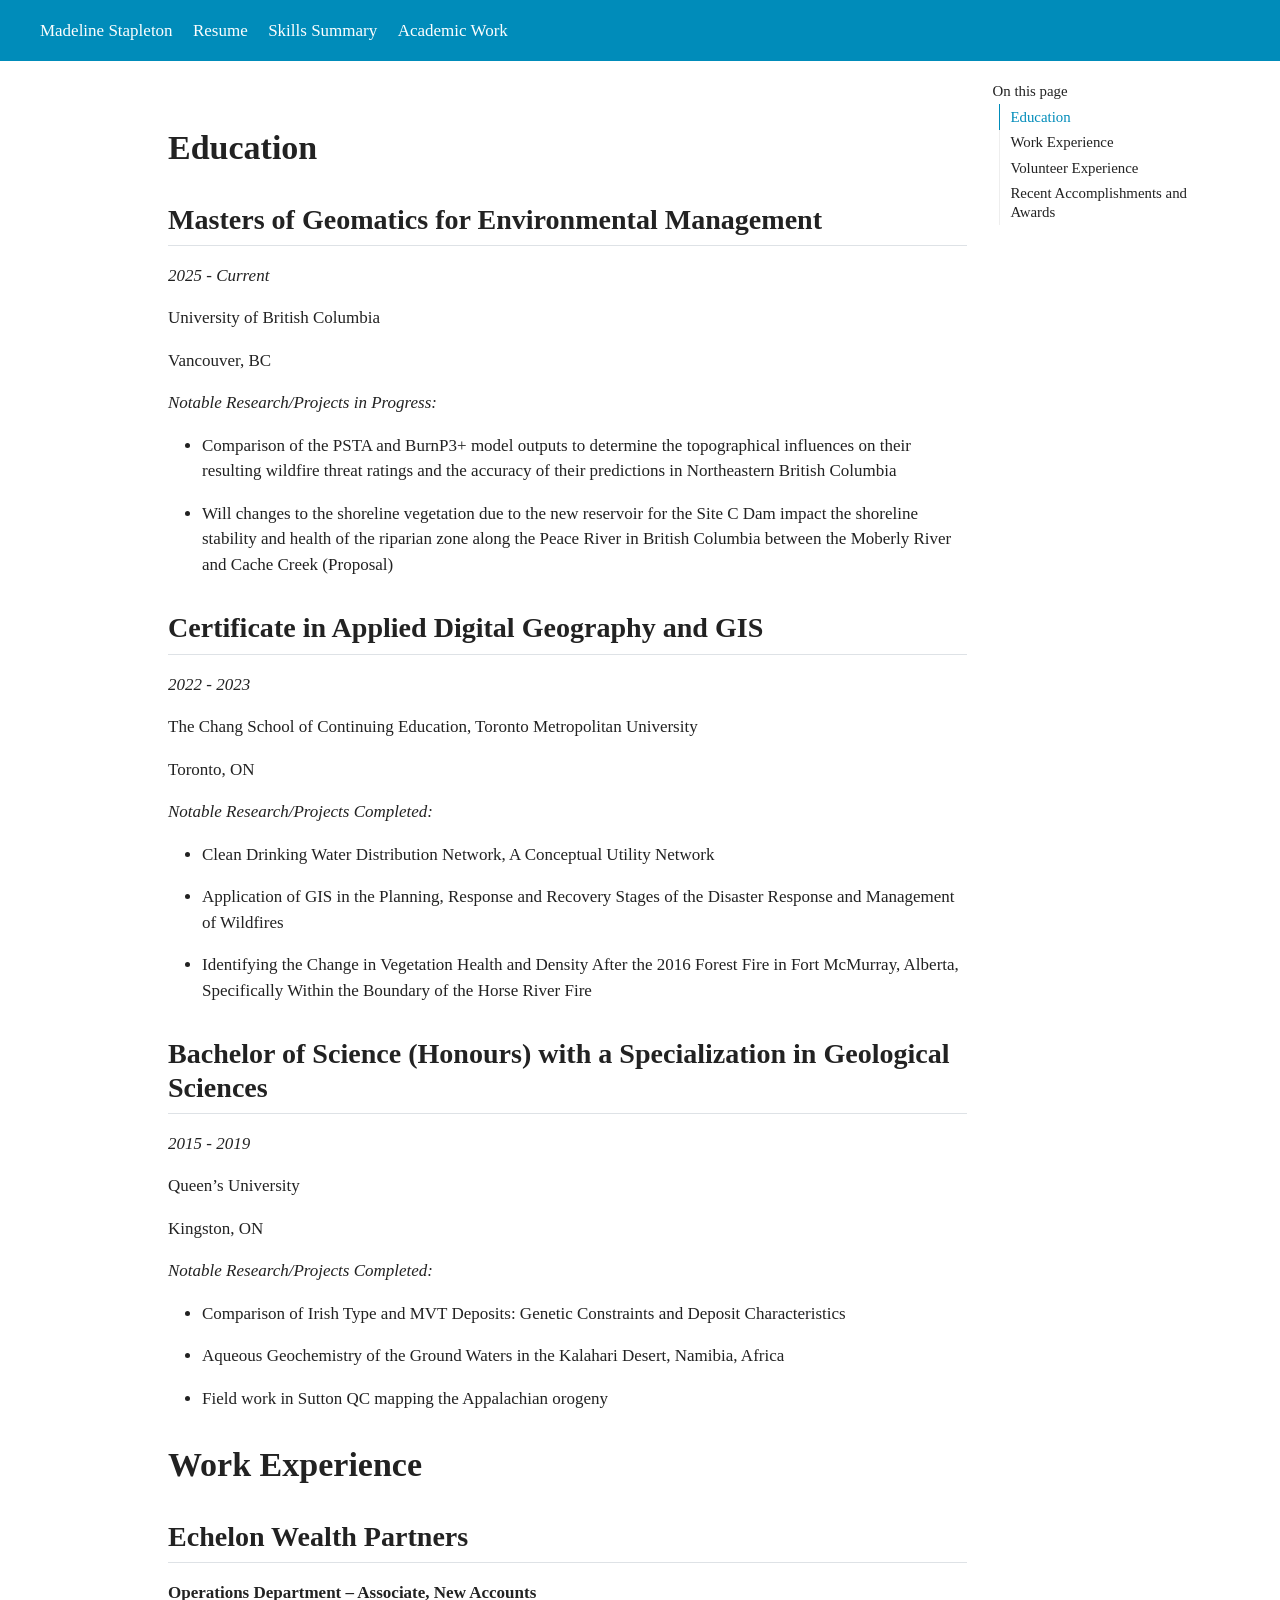
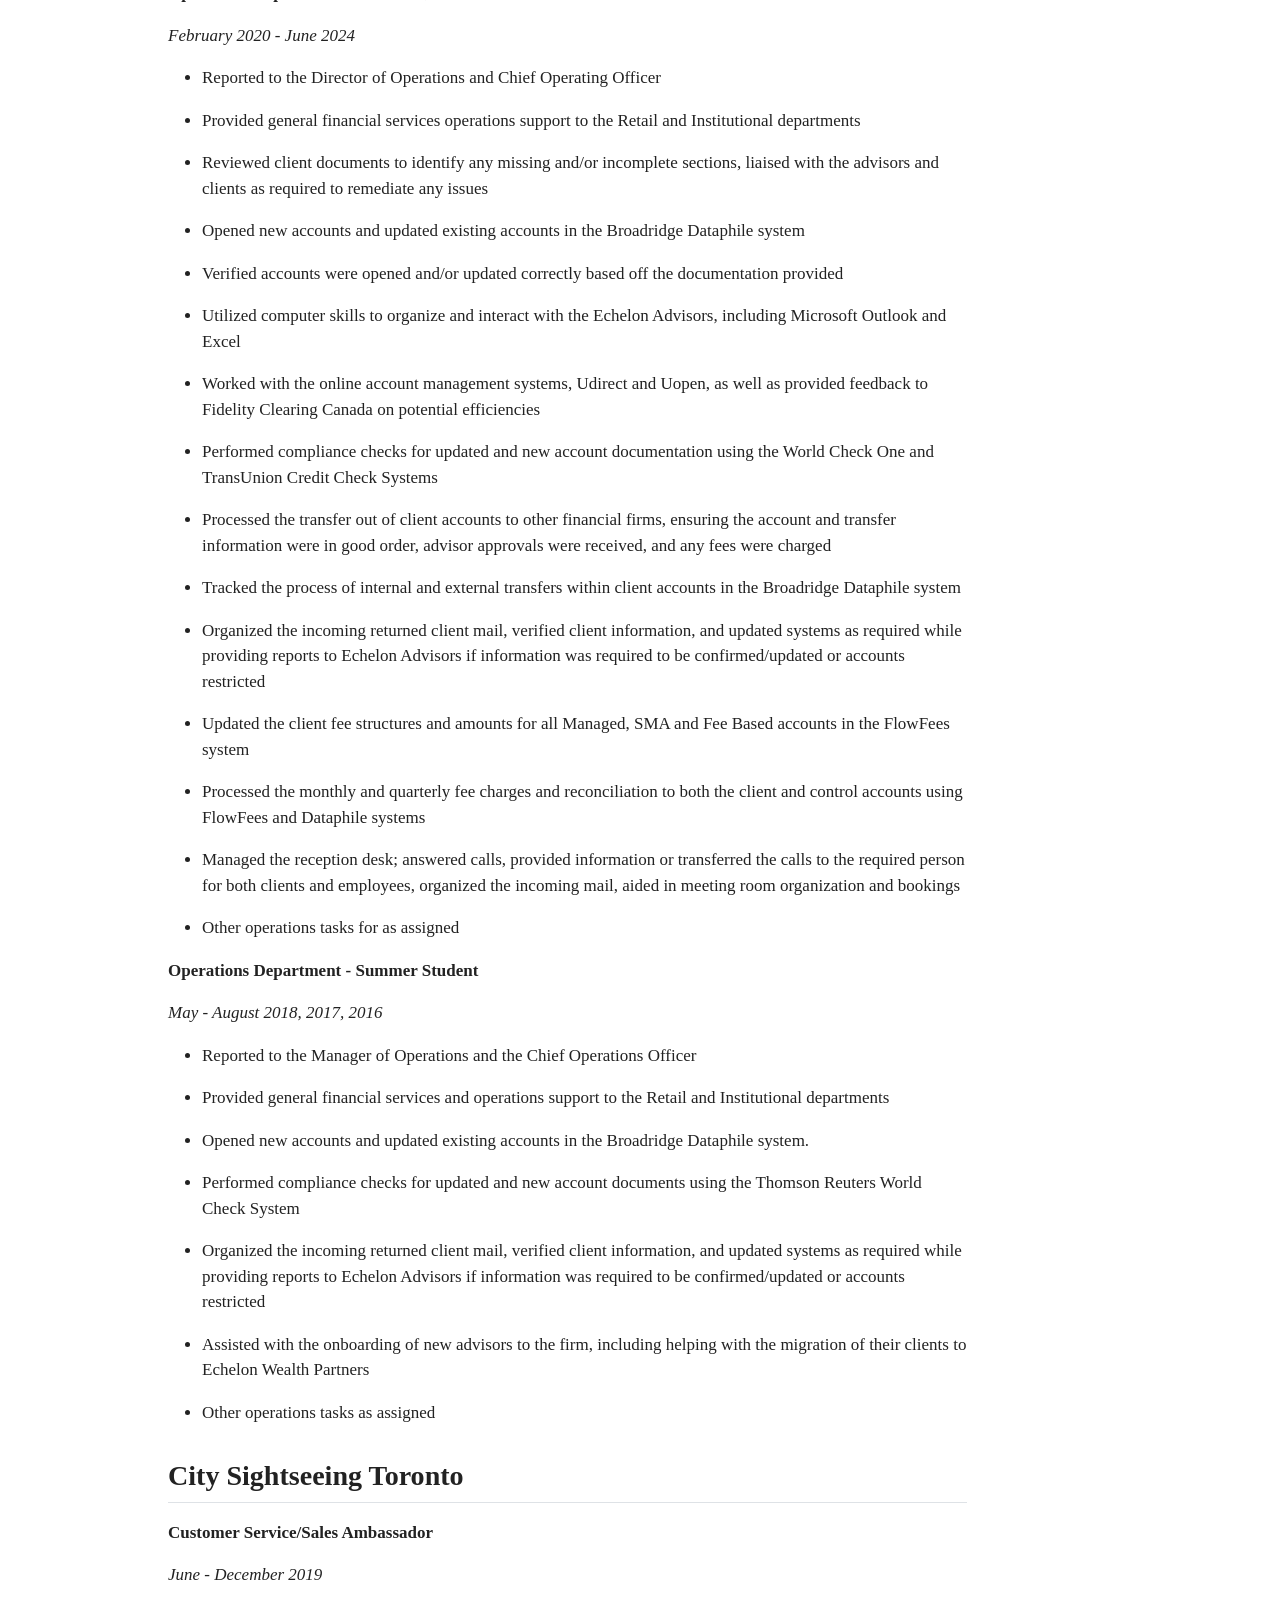
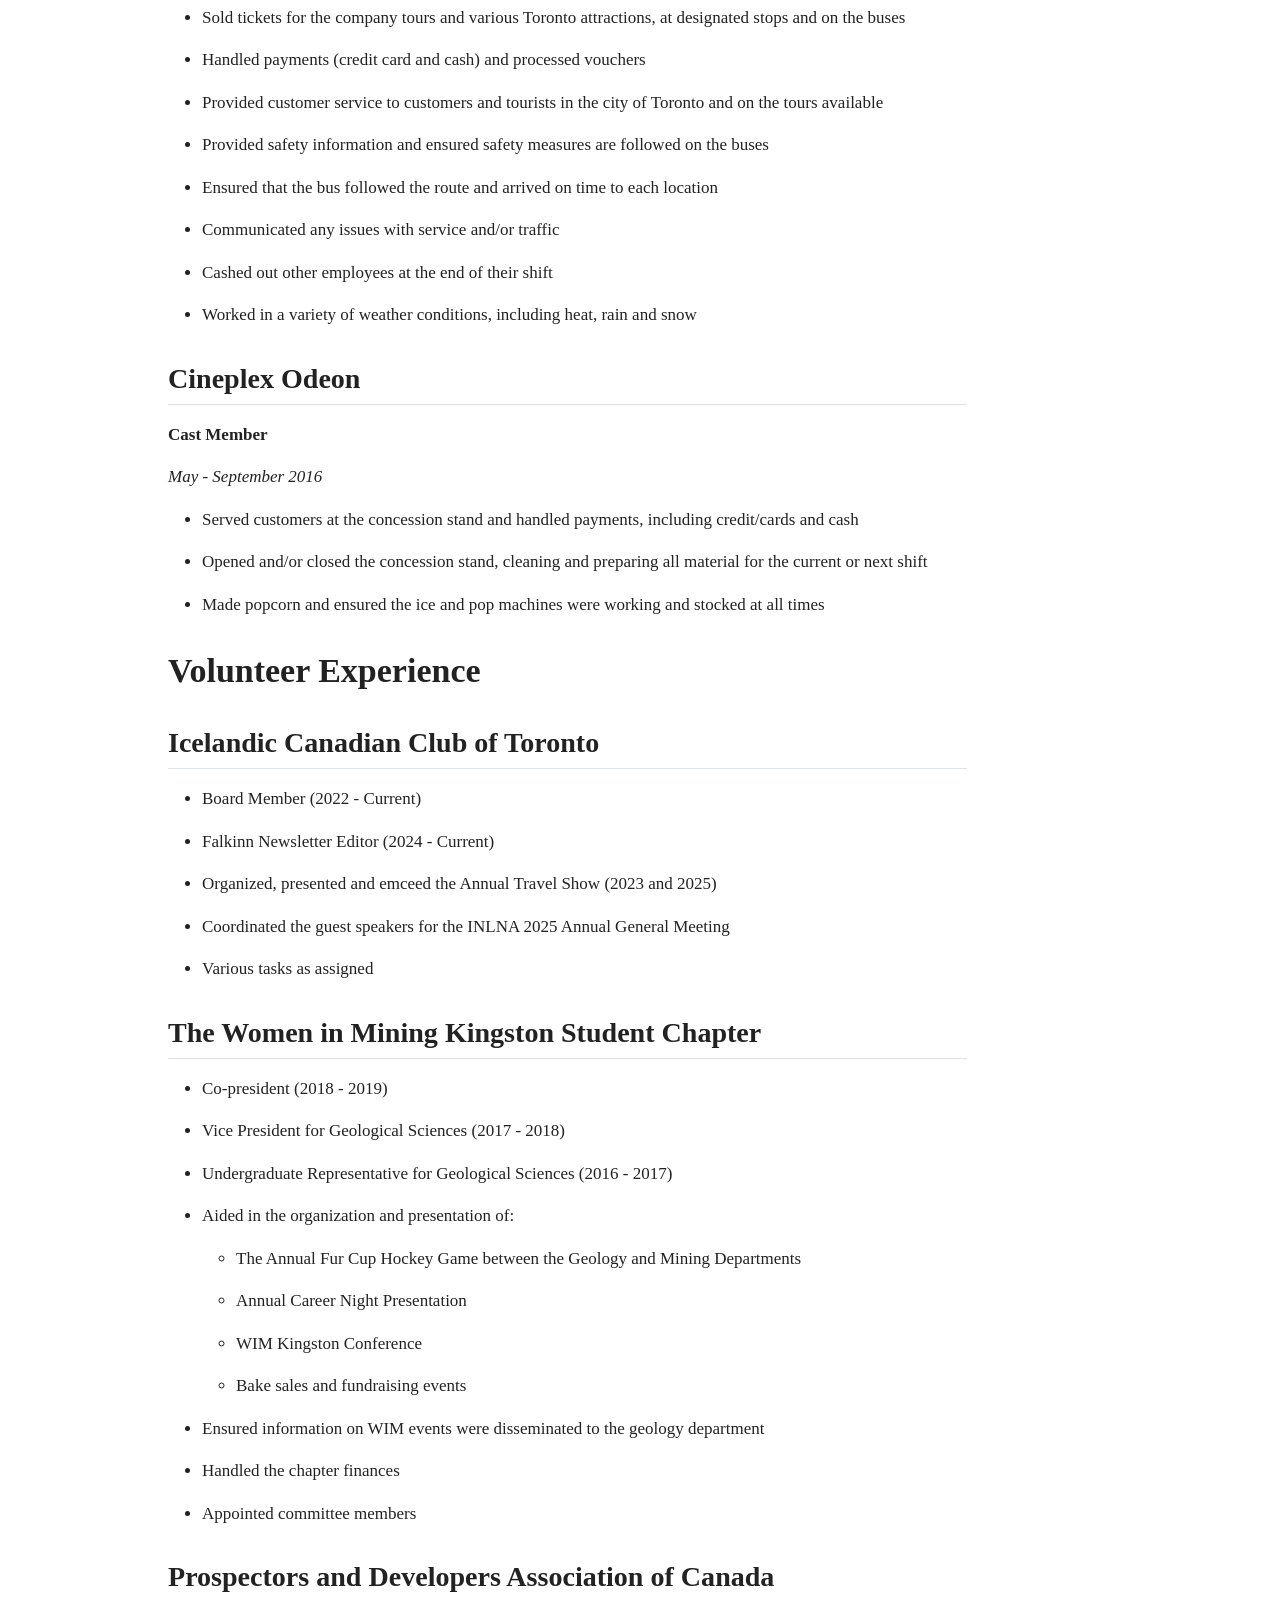
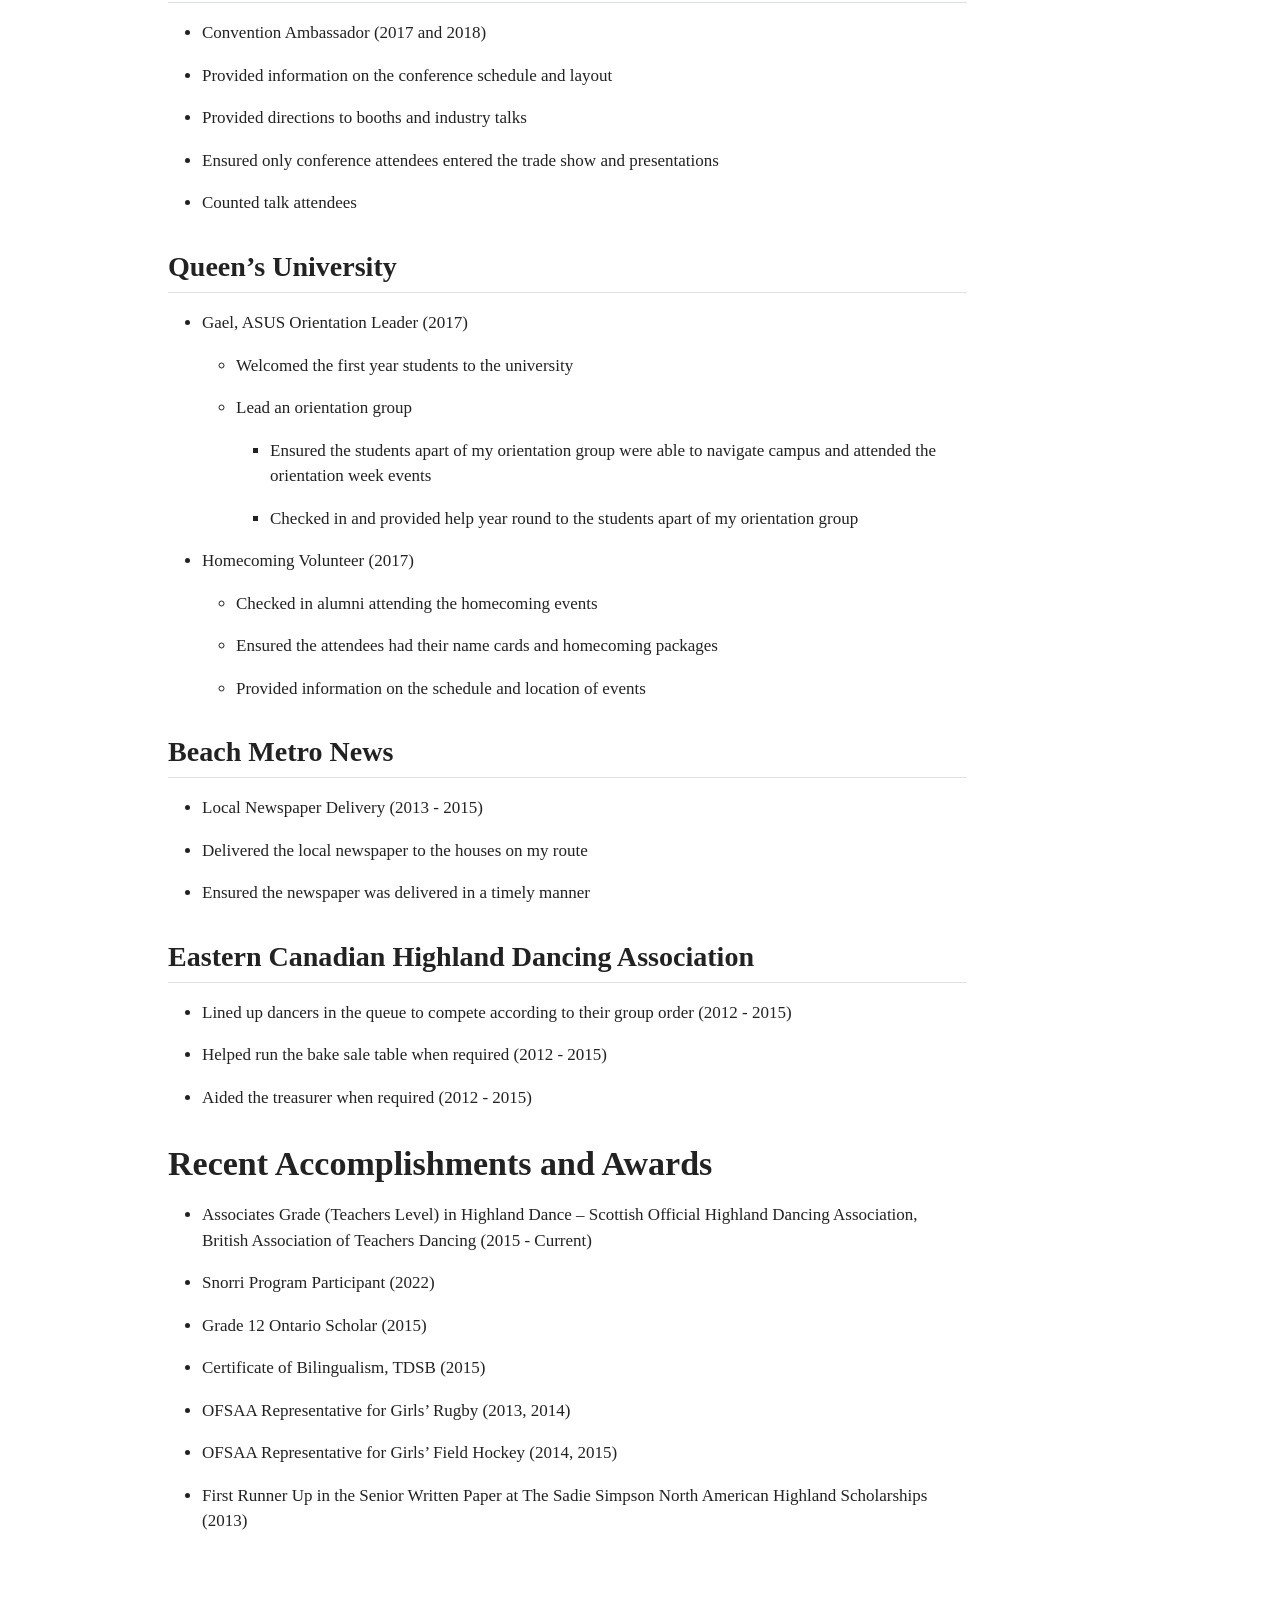
==== resume.html @ 31604fe6 "update_feb13_4 tool bar formatting" ====
<!DOCTYPE html>
<html xmlns="http://www.w3.org/1999/xhtml" lang="en" xml:lang="en"><head>

<meta charset="utf-8">
<meta name="generator" content="quarto-1.8.27">

<meta name="viewport" content="width=device-width, initial-scale=1.0, user-scalable=yes">


<title>resume</title>
<style>
code{white-space: pre-wrap;}
span.smallcaps{font-variant: small-caps;}
div.columns{display: flex; gap: min(4vw, 1.5em);}
div.column{flex: auto; overflow-x: auto;}
div.hanging-indent{margin-left: 1.5em; text-indent: -1.5em;}
ul.task-list{list-style: none;}
ul.task-list li input[type="checkbox"] {
  width: 0.8em;
  margin: 0 0.8em 0.2em -1em; /* quarto-specific, see https://github.com/quarto-dev/quarto-cli/issues/4556 */ 
  vertical-align: middle;
}
</style>


<script src="site_libs/quarto-nav/quarto-nav.js"></script>
<script src="site_libs/quarto-nav/headroom.min.js"></script>
<script src="site_libs/clipboard/clipboard.min.js"></script>
<script src="site_libs/quarto-search/autocomplete.umd.js"></script>
<script src="site_libs/quarto-search/fuse.min.js"></script>
<script src="site_libs/quarto-search/quarto-search.js"></script>
<meta name="quarto:offset" content="./">
<script src="site_libs/quarto-html/quarto.js" type="module"></script>
<script src="site_libs/quarto-html/tabsets/tabsets.js" type="module"></script>
<script src="site_libs/quarto-html/axe/axe-check.js" type="module"></script>
<script src="site_libs/quarto-html/popper.min.js"></script>
<script src="site_libs/quarto-html/tippy.umd.min.js"></script>
<script src="site_libs/quarto-html/anchor.min.js"></script>
<link href="site_libs/quarto-html/tippy.css" rel="stylesheet">
<link href="site_libs/quarto-html/quarto-syntax-highlighting-ed96de9b727972fe78a7b5d16c58bf87.css" rel="stylesheet" id="quarto-text-highlighting-styles">
<script src="site_libs/bootstrap/bootstrap.min.js"></script>
<link href="site_libs/bootstrap/bootstrap-icons.css" rel="stylesheet">
<link href="site_libs/bootstrap/bootstrap-d231204a9b89b98ce9f30e9db1bd9c3b.min.css" rel="stylesheet" append-hash="true" id="quarto-bootstrap" data-mode="light">
<script id="quarto-search-options" type="application/json">{
  "location": "navbar",
  "copy-button": false,
  "collapse-after": 3,
  "panel-placement": "end",
  "type": "overlay",
  "limit": 50,
  "keyboard-shortcut": [
    "f",
    "/",
    "s"
  ],
  "show-item-context": false,
  "language": {
    "search-no-results-text": "No results",
    "search-matching-documents-text": "matching documents",
    "search-copy-link-title": "Copy link to search",
    "search-hide-matches-text": "Hide additional matches",
    "search-more-match-text": "more match in this document",
    "search-more-matches-text": "more matches in this document",
    "search-clear-button-title": "Clear",
    "search-text-placeholder": "",
    "search-detached-cancel-button-title": "Cancel",
    "search-submit-button-title": "Submit",
    "search-label": "Search"
  }
}</script>


<link rel="stylesheet" href="styles.css">
</head>

<body class="nav-fixed quarto-light">

<div id="quarto-search-results"></div>
  <header id="quarto-header" class="headroom fixed-top">
    <nav class="navbar navbar-expand-lg " data-bs-theme="dark">
      <div class="navbar-container container-fluid">
            <div id="quarto-search" class="" title="Search"></div>
          <button class="navbar-toggler" type="button" data-bs-toggle="collapse" data-bs-target="#navbarCollapse" aria-controls="navbarCollapse" role="menu" aria-expanded="false" aria-label="Toggle navigation" onclick="if (window.quartoToggleHeadroom) { window.quartoToggleHeadroom(); }">
  <span class="navbar-toggler-icon"></span>
</button>
          <div class="collapse navbar-collapse" id="navbarCollapse">
            <ul class="navbar-nav navbar-nav-scroll me-auto">
  <li class="nav-item">
    <a class="nav-link" href="./index.html"> 
<span class="menu-text">Madeline Stapleton</span></a>
  </li>  
  <li class="nav-item">
    <a class="nav-link active" href="./resume.html" aria-current="page"> 
<span class="menu-text">Resume</span></a>
  </li>  
  <li class="nav-item">
    <a class="nav-link" href="./skills.html"> 
<span class="menu-text">Skills Summary</span></a>
  </li>  
  <li class="nav-item">
    <a class="nav-link" href="./academic_work.html"> 
<span class="menu-text">Academic Work</span></a>
  </li>  
</ul>
          </div> <!-- /navcollapse -->
            <div class="quarto-navbar-tools">
</div>
      </div> <!-- /container-fluid -->
    </nav>
</header>
<!-- content -->
<div id="quarto-content" class="quarto-container page-columns page-rows-contents page-layout-article page-navbar">
<!-- sidebar -->
<!-- margin-sidebar -->
    <div id="quarto-margin-sidebar" class="sidebar margin-sidebar">
        <nav id="TOC" role="doc-toc" class="toc-active">
    <h2 id="toc-title">On this page</h2>
   
  <ul>
  <li><a href="#education" id="toc-education" class="nav-link active" data-scroll-target="#education">Education</a>
  <ul class="collapse">
  <li><a href="#masters-of-geomatics-for-environmental-management" id="toc-masters-of-geomatics-for-environmental-management" class="nav-link" data-scroll-target="#masters-of-geomatics-for-environmental-management"><strong>Masters of Geomatics for Environmental Management</strong></a></li>
  <li><a href="#certificate-in-applied-digital-geography-and-gis" id="toc-certificate-in-applied-digital-geography-and-gis" class="nav-link" data-scroll-target="#certificate-in-applied-digital-geography-and-gis"><strong>Certificate in Applied Digital Geography and GIS</strong></a></li>
  <li><a href="#bachelor-of-science-honours-with-a-specialization-in-geological-sciences" id="toc-bachelor-of-science-honours-with-a-specialization-in-geological-sciences" class="nav-link" data-scroll-target="#bachelor-of-science-honours-with-a-specialization-in-geological-sciences"><strong>Bachelor of Science (Honours) with a Specialization in Geological Sciences</strong></a></li>
  </ul></li>
  <li><a href="#work-experience" id="toc-work-experience" class="nav-link" data-scroll-target="#work-experience">Work Experience</a>
  <ul class="collapse">
  <li><a href="#echelon-wealth-partners" id="toc-echelon-wealth-partners" class="nav-link" data-scroll-target="#echelon-wealth-partners">Echelon Wealth Partners</a></li>
  <li><a href="#city-sightseeing-toronto" id="toc-city-sightseeing-toronto" class="nav-link" data-scroll-target="#city-sightseeing-toronto"><strong>City Sightseeing Toronto</strong></a></li>
  <li><a href="#cineplex-odeon" id="toc-cineplex-odeon" class="nav-link" data-scroll-target="#cineplex-odeon"><strong>Cineplex Odeon</strong></a></li>
  </ul></li>
  <li><a href="#volunteer-experience" id="toc-volunteer-experience" class="nav-link" data-scroll-target="#volunteer-experience">Volunteer Experience</a>
  <ul class="collapse">
  <li><a href="#icelandic-canadian-club-of-toronto" id="toc-icelandic-canadian-club-of-toronto" class="nav-link" data-scroll-target="#icelandic-canadian-club-of-toronto"><strong>Icelandic Canadian Club of Toronto</strong></a></li>
  <li><a href="#the-women-in-mining-kingston-student-chapter" id="toc-the-women-in-mining-kingston-student-chapter" class="nav-link" data-scroll-target="#the-women-in-mining-kingston-student-chapter"><strong>The Women in Mining Kingston Student Chapter</strong></a></li>
  <li><a href="#prospectors-and-developers-association-of-canada" id="toc-prospectors-and-developers-association-of-canada" class="nav-link" data-scroll-target="#prospectors-and-developers-association-of-canada"><strong>Prospectors and Developers Association of Canada</strong></a></li>
  <li><a href="#queens-university" id="toc-queens-university" class="nav-link" data-scroll-target="#queens-university"><strong>Queen’s University</strong></a></li>
  <li><a href="#beach-metro-news" id="toc-beach-metro-news" class="nav-link" data-scroll-target="#beach-metro-news"><strong>Beach Metro News</strong></a></li>
  <li><a href="#eastern-canadian-highland-dancing-association" id="toc-eastern-canadian-highland-dancing-association" class="nav-link" data-scroll-target="#eastern-canadian-highland-dancing-association"><strong>Eastern Canadian Highland Dancing Association</strong></a></li>
  </ul></li>
  <li><a href="#recent-accomplishments-and-awards" id="toc-recent-accomplishments-and-awards" class="nav-link" data-scroll-target="#recent-accomplishments-and-awards">Recent Accomplishments and Awards</a></li>
  </ul>
</nav>
    </div>
<!-- main -->
<main class="content" id="quarto-document-content"><header id="title-block-header" class="quarto-title-block"></header>




<section id="education" class="level1">
<h1>Education</h1>
<section id="masters-of-geomatics-for-environmental-management" class="level2">
<h2 class="anchored" data-anchor-id="masters-of-geomatics-for-environmental-management"><strong>Masters of Geomatics for Environmental Management</strong></h2>
<p><em>2025 - Current</em></p>
<p>University of British Columbia</p>
<p>Vancouver, BC</p>
<p><em>Notable Research/Projects in Progress:</em></p>
<ul>
<li><p>Comparison of the PSTA and BurnP3+ model outputs to determine the topographical influences on their resulting wildfire threat ratings and the accuracy of their predictions in Northeastern British Columbia</p></li>
<li><p>Will changes to the shoreline vegetation due to the new reservoir for the Site C Dam impact the shoreline stability and health of the riparian zone along the Peace River in British Columbia between the Moberly River and Cache Creek (Proposal)</p></li>
</ul>
</section>
<section id="certificate-in-applied-digital-geography-and-gis" class="level2">
<h2 class="anchored" data-anchor-id="certificate-in-applied-digital-geography-and-gis"><strong>Certificate in Applied Digital Geography and GIS</strong></h2>
<p><em>2022 - 2023</em></p>
<p>The Chang School of Continuing Education, Toronto Metropolitan University</p>
<p>Toronto, ON</p>
<p><em>Notable Research/Projects Completed:</em></p>
<ul>
<li><p>Clean Drinking Water Distribution Network, A Conceptual Utility Network</p></li>
<li><p>Application of GIS in the Planning, Response and Recovery Stages of the Disaster Response and Management of Wildfires</p></li>
<li><p>Identifying the Change in Vegetation Health and Density After the 2016 Forest Fire in Fort McMurray, Alberta, Specifically Within the Boundary of the Horse River Fire</p></li>
</ul>
</section>
<section id="bachelor-of-science-honours-with-a-specialization-in-geological-sciences" class="level2">
<h2 class="anchored" data-anchor-id="bachelor-of-science-honours-with-a-specialization-in-geological-sciences"><strong>Bachelor of Science (Honours) with a Specialization in Geological Sciences</strong></h2>
<p><em>2015 - 2019</em></p>
<p>Queen’s University</p>
<p>Kingston, ON</p>
<p><em>Notable Research/Projects Completed:</em></p>
<ul>
<li><p>Comparison of Irish Type and MVT Deposits: Genetic Constraints and Deposit Characteristics</p></li>
<li><p>Aqueous Geochemistry of the Ground Waters in the Kalahari Desert, Namibia, Africa</p></li>
<li><p>Field work in Sutton QC mapping the Appalachian orogeny</p></li>
</ul>
</section>
</section>
<section id="work-experience" class="level1">
<h1>Work Experience</h1>
<section id="echelon-wealth-partners" class="level2">
<h2 class="anchored" data-anchor-id="echelon-wealth-partners">Echelon Wealth Partners</h2>
<p><strong>Operations Department – Associate, New Accounts</strong></p>
<p><em>February 2020 - June 2024</em></p>
<ul>
<li><p>Reported to the Director of Operations and Chief Operating Officer</p></li>
<li><p>Provided general financial services operations support to the Retail and Institutional departments</p></li>
<li><p>Reviewed client documents to identify any missing and/or incomplete sections, liaised with the advisors and clients as required to remediate any issues</p></li>
<li><p>Opened new accounts and updated existing accounts in the Broadridge Dataphile system</p></li>
<li><p>Verified accounts were opened and/or updated correctly based off the documentation provided</p></li>
<li><p>Utilized computer skills to organize and interact with the Echelon Advisors, including Microsoft Outlook and Excel</p></li>
<li><p>Worked with the online account management systems, Udirect and Uopen, as well as provided feedback to Fidelity Clearing Canada on potential efficiencies</p></li>
<li><p>Performed compliance checks for updated and new account documentation using the World Check One and TransUnion Credit Check Systems</p></li>
<li><p>Processed the transfer out of client accounts to other financial firms, ensuring the account and transfer information were in good order, advisor approvals were received, and any fees were charged</p></li>
<li><p>Tracked the process of internal and external transfers within client accounts in the Broadridge Dataphile system</p></li>
<li><p>Organized the incoming returned client mail, verified client information, and updated systems as required while providing reports to Echelon Advisors if information was required to be confirmed/updated or accounts restricted</p></li>
<li><p>Updated the client fee structures and amounts for all Managed, SMA and Fee Based accounts in the FlowFees system</p></li>
<li><p>Processed the monthly and quarterly fee charges and reconciliation to both the client and control accounts using FlowFees and Dataphile systems</p></li>
<li><p>Managed the reception desk; answered calls, provided information or transferred the calls to the required person for both clients and employees, organized the incoming mail, aided in meeting room organization and bookings</p></li>
<li><p>Other operations tasks for as assigned</p></li>
</ul>
<p><strong>Operations Department - Summer Student</strong></p>
<p><em>May - August 2018, 2017, 2016</em></p>
<ul>
<li><p>Reported to the Manager of Operations and the Chief Operations Officer</p></li>
<li><p>Provided general financial services and operations support to the Retail and Institutional departments</p></li>
<li><p>Opened new accounts and updated existing accounts in the Broadridge Dataphile system.</p></li>
<li><p>Performed compliance checks for updated and new account documents using the Thomson Reuters World Check System</p></li>
<li><p>Organized the incoming returned client mail, verified client information, and updated systems as required while providing reports to Echelon Advisors if information was required to be confirmed/updated or accounts restricted</p></li>
<li><p>Assisted with the onboarding of new advisors to the firm, including helping with the migration of their clients to Echelon Wealth Partners</p></li>
<li><p>Other operations tasks as assigned</p></li>
</ul>
</section>
<section id="city-sightseeing-toronto" class="level2">
<h2 class="anchored" data-anchor-id="city-sightseeing-toronto"><strong>City Sightseeing Toronto</strong></h2>
<p><strong>Customer Service/Sales Ambassador</strong></p>
<p><em>June - December 2019</em></p>
<ul>
<li><p>Sold tickets for the company tours and various Toronto attractions, at designated stops and on the buses</p></li>
<li><p>Handled payments (credit card and cash) and processed vouchers</p></li>
<li><p>Provided customer service to customers and tourists in the city of Toronto and on the tours available</p></li>
<li><p>Provided safety information and ensured safety measures are followed on the buses</p></li>
<li><p>Ensured that the bus followed the route and arrived on time to each location</p></li>
<li><p>Communicated any issues with service and/or traffic</p></li>
<li><p>Cashed out other employees at the end of their shift</p></li>
<li><p>Worked in a variety of weather conditions, including heat, rain and snow</p></li>
</ul>
</section>
<section id="cineplex-odeon" class="level2">
<h2 class="anchored" data-anchor-id="cineplex-odeon"><strong>Cineplex Odeon</strong></h2>
<p><strong>Cast Member</strong></p>
<p><em>May - September 2016</em></p>
<ul>
<li><p>Served customers at the concession stand and handled payments, including credit/cards and cash</p></li>
<li><p>Opened and/or closed the concession stand, cleaning and preparing all material for the current or next shift</p></li>
<li><p>Made popcorn and ensured the ice and pop machines were working and stocked at all times</p></li>
</ul>
</section>
</section>
<section id="volunteer-experience" class="level1">
<h1>Volunteer Experience</h1>
<section id="icelandic-canadian-club-of-toronto" class="level2">
<h2 class="anchored" data-anchor-id="icelandic-canadian-club-of-toronto"><strong>Icelandic Canadian Club of Toronto</strong></h2>
<ul>
<li><p>Board Member (2022 - Current)</p></li>
<li><p>Falkinn Newsletter Editor (2024 - Current)</p></li>
<li><p>Organized, presented and emceed the Annual Travel Show (2023 and 2025)</p></li>
<li><p>Coordinated the guest speakers for the INLNA 2025 Annual General Meeting</p></li>
<li><p>Various tasks as assigned</p></li>
</ul>
</section>
<section id="the-women-in-mining-kingston-student-chapter" class="level2">
<h2 class="anchored" data-anchor-id="the-women-in-mining-kingston-student-chapter"><strong>The Women in Mining Kingston Student Chapter</strong></h2>
<ul>
<li><p>Co-president (2018 - 2019)</p></li>
<li><p>Vice President for Geological Sciences (2017 - 2018)</p></li>
<li><p>Undergraduate Representative for Geological Sciences (2016 - 2017)</p></li>
<li><p>Aided in the organization and presentation of:</p>
<ul>
<li><p>The Annual Fur Cup Hockey Game between the Geology and Mining Departments</p></li>
<li><p>Annual Career Night Presentation</p></li>
<li><p>WIM Kingston Conference</p></li>
<li><p>Bake sales and fundraising events</p></li>
</ul></li>
<li><p>Ensured information on WIM events were disseminated to the geology department</p></li>
<li><p>Handled the chapter finances</p></li>
<li><p>Appointed committee members</p></li>
</ul>
</section>
<section id="prospectors-and-developers-association-of-canada" class="level2">
<h2 class="anchored" data-anchor-id="prospectors-and-developers-association-of-canada"><strong>Prospectors and Developers Association of Canada</strong></h2>
<ul>
<li><p>Convention Ambassador (2017 and 2018)</p></li>
<li><p>Provided information on the conference schedule and layout</p></li>
<li><p>Provided directions to booths and industry talks</p></li>
<li><p>Ensured only conference attendees entered the trade show and presentations</p></li>
<li><p>Counted talk attendees</p></li>
</ul>
</section>
<section id="queens-university" class="level2">
<h2 class="anchored" data-anchor-id="queens-university"><strong>Queen’s University</strong></h2>
<ul>
<li><p>Gael, ASUS Orientation Leader (2017)</p>
<ul>
<li><p>Welcomed the first year students to the university</p></li>
<li><p>Lead an orientation group</p>
<ul>
<li><p>Ensured the students apart of my orientation group were able to navigate campus and attended the orientation week events</p></li>
<li><p>Checked in and provided help year round to the students apart of my orientation group</p></li>
</ul></li>
</ul></li>
<li><p>Homecoming Volunteer (2017)</p>
<ul>
<li><p>Checked in alumni attending the homecoming events</p></li>
<li><p>Ensured the attendees had their name cards and homecoming packages</p></li>
<li><p>Provided information on the schedule and location of events</p></li>
</ul></li>
</ul>
</section>
<section id="beach-metro-news" class="level2">
<h2 class="anchored" data-anchor-id="beach-metro-news"><strong>Beach Metro News</strong></h2>
<ul>
<li><p>Local Newspaper Delivery (2013 - 2015)</p></li>
<li><p>Delivered the local newspaper to the houses on my route</p></li>
<li><p>Ensured the newspaper was delivered in a timely manner</p></li>
</ul>
</section>
<section id="eastern-canadian-highland-dancing-association" class="level2">
<h2 class="anchored" data-anchor-id="eastern-canadian-highland-dancing-association"><strong>Eastern Canadian Highland Dancing Association</strong></h2>
<ul>
<li><p>Lined up dancers in the queue to compete according to their group order (2012 - 2015)</p></li>
<li><p>Helped run the bake sale table when required (2012 - 2015)</p></li>
<li><p>Aided the treasurer when required (2012 - 2015)</p></li>
</ul>
</section>
</section>
<section id="recent-accomplishments-and-awards" class="level1">
<h1>Recent Accomplishments and Awards</h1>
<ul>
<li><p>Associates Grade (Teachers Level) in Highland Dance – Scottish Official Highland Dancing Association, British Association of Teachers Dancing (2015 - Current)</p></li>
<li><p>Snorri Program Participant (2022)</p></li>
<li><p>Grade 12 Ontario Scholar (2015)</p></li>
<li><p>Certificate of Bilingualism, TDSB (2015)</p></li>
<li><p>OFSAA Representative for Girls’ Rugby (2013, 2014)</p></li>
<li><p>OFSAA Representative for Girls’ Field Hockey (2014, 2015)</p></li>
<li><p>First Runner Up in the Senior Written Paper at The Sadie Simpson North American Highland Scholarships (2013)</p></li>
</ul>


</section>

</main> <!-- /main -->
<script id="quarto-html-after-body" type="application/javascript">
  window.document.addEventListener("DOMContentLoaded", function (event) {
    const icon = "";
    const anchorJS = new window.AnchorJS();
    anchorJS.options = {
      placement: 'right',
      icon: icon
    };
    anchorJS.add('.anchored');
    const isCodeAnnotation = (el) => {
      for (const clz of el.classList) {
        if (clz.startsWith('code-annotation-')) {                     
          return true;
        }
      }
      return false;
    }
    const onCopySuccess = function(e) {
      // button target
      const button = e.trigger;
      // don't keep focus
      button.blur();
      // flash "checked"
      button.classList.add('code-copy-button-checked');
      var currentTitle = button.getAttribute("title");
      button.setAttribute("title", "Copied!");
      let tooltip;
      if (window.bootstrap) {
        button.setAttribute("data-bs-toggle", "tooltip");
        button.setAttribute("data-bs-placement", "left");
        button.setAttribute("data-bs-title", "Copied!");
        tooltip = new bootstrap.Tooltip(button, 
          { trigger: "manual", 
            customClass: "code-copy-button-tooltip",
            offset: [0, -8]});
        tooltip.show();    
      }
      setTimeout(function() {
        if (tooltip) {
          tooltip.hide();
          button.removeAttribute("data-bs-title");
          button.removeAttribute("data-bs-toggle");
          button.removeAttribute("data-bs-placement");
        }
        button.setAttribute("title", currentTitle);
        button.classList.remove('code-copy-button-checked');
      }, 1000);
      // clear code selection
      e.clearSelection();
    }
    const getTextToCopy = function(trigger) {
      const outerScaffold = trigger.parentElement.cloneNode(true);
      const codeEl = outerScaffold.querySelector('code');
      for (const childEl of codeEl.children) {
        if (isCodeAnnotation(childEl)) {
          childEl.remove();
        }
      }
      return codeEl.innerText;
    }
    const clipboard = new window.ClipboardJS('.code-copy-button:not([data-in-quarto-modal])', {
      text: getTextToCopy
    });
    clipboard.on('success', onCopySuccess);
    if (window.document.getElementById('quarto-embedded-source-code-modal')) {
      const clipboardModal = new window.ClipboardJS('.code-copy-button[data-in-quarto-modal]', {
        text: getTextToCopy,
        container: window.document.getElementById('quarto-embedded-source-code-modal')
      });
      clipboardModal.on('success', onCopySuccess);
    }
      var localhostRegex = new RegExp(/^(?:http|https):\/\/localhost\:?[0-9]*\//);
      var mailtoRegex = new RegExp(/^mailto:/);
        var filterRegex = new RegExp('/' + window.location.host + '/');
      var isInternal = (href) => {
          return filterRegex.test(href) || localhostRegex.test(href) || mailtoRegex.test(href);
      }
      // Inspect non-navigation links and adorn them if external
     var links = window.document.querySelectorAll('a[href]:not(.nav-link):not(.navbar-brand):not(.toc-action):not(.sidebar-link):not(.sidebar-item-toggle):not(.pagination-link):not(.no-external):not([aria-hidden]):not(.dropdown-item):not(.quarto-navigation-tool):not(.about-link)');
      for (var i=0; i<links.length; i++) {
        const link = links[i];
        if (!isInternal(link.href)) {
          // undo the damage that might have been done by quarto-nav.js in the case of
          // links that we want to consider external
          if (link.dataset.originalHref !== undefined) {
            link.href = link.dataset.originalHref;
          }
        }
      }
    function tippyHover(el, contentFn, onTriggerFn, onUntriggerFn) {
      const config = {
        allowHTML: true,
        maxWidth: 500,
        delay: 100,
        arrow: false,
        appendTo: function(el) {
            return el.parentElement;
        },
        interactive: true,
        interactiveBorder: 10,
        theme: 'quarto',
        placement: 'bottom-start',
      };
      if (contentFn) {
        config.content = contentFn;
      }
      if (onTriggerFn) {
        config.onTrigger = onTriggerFn;
      }
      if (onUntriggerFn) {
        config.onUntrigger = onUntriggerFn;
      }
      window.tippy(el, config); 
    }
    const noterefs = window.document.querySelectorAll('a[role="doc-noteref"]');
    for (var i=0; i<noterefs.length; i++) {
      const ref = noterefs[i];
      tippyHover(ref, function() {
        // use id or data attribute instead here
        let href = ref.getAttribute('data-footnote-href') || ref.getAttribute('href');
        try { href = new URL(href).hash; } catch {}
        const id = href.replace(/^#\/?/, "");
        const note = window.document.getElementById(id);
        if (note) {
          return note.innerHTML;
        } else {
          return "";
        }
      });
    }
    const xrefs = window.document.querySelectorAll('a.quarto-xref');
    const processXRef = (id, note) => {
      // Strip column container classes
      const stripColumnClz = (el) => {
        el.classList.remove("page-full", "page-columns");
        if (el.children) {
          for (const child of el.children) {
            stripColumnClz(child);
          }
        }
      }
      stripColumnClz(note)
      if (id === null || id.startsWith('sec-')) {
        // Special case sections, only their first couple elements
        const container = document.createElement("div");
        if (note.children && note.children.length > 2) {
          container.appendChild(note.children[0].cloneNode(true));
          for (let i = 1; i < note.children.length; i++) {
            const child = note.children[i];
            if (child.tagName === "P" && child.innerText === "") {
              continue;
            } else {
              container.appendChild(child.cloneNode(true));
              break;
            }
          }
          if (window.Quarto?.typesetMath) {
            window.Quarto.typesetMath(container);
          }
          return container.innerHTML
        } else {
          if (window.Quarto?.typesetMath) {
            window.Quarto.typesetMath(note);
          }
          return note.innerHTML;
        }
      } else {
        // Remove any anchor links if they are present
        const anchorLink = note.querySelector('a.anchorjs-link');
        if (anchorLink) {
          anchorLink.remove();
        }
        if (window.Quarto?.typesetMath) {
          window.Quarto.typesetMath(note);
        }
        if (note.classList.contains("callout")) {
          return note.outerHTML;
        } else {
          return note.innerHTML;
        }
      }
    }
    for (var i=0; i<xrefs.length; i++) {
      const xref = xrefs[i];
      tippyHover(xref, undefined, function(instance) {
        instance.disable();
        let url = xref.getAttribute('href');
        let hash = undefined; 
        if (url.startsWith('#')) {
          hash = url;
        } else {
          try { hash = new URL(url).hash; } catch {}
        }
        if (hash) {
          const id = hash.replace(/^#\/?/, "");
          const note = window.document.getElementById(id);
          if (note !== null) {
            try {
              const html = processXRef(id, note.cloneNode(true));
              instance.setContent(html);
            } finally {
              instance.enable();
              instance.show();
            }
          } else {
            // See if we can fetch this
            fetch(url.split('#')[0])
            .then(res => res.text())
            .then(html => {
              const parser = new DOMParser();
              const htmlDoc = parser.parseFromString(html, "text/html");
              const note = htmlDoc.getElementById(id);
              if (note !== null) {
                const html = processXRef(id, note);
                instance.setContent(html);
              } 
            }).finally(() => {
              instance.enable();
              instance.show();
            });
          }
        } else {
          // See if we can fetch a full url (with no hash to target)
          // This is a special case and we should probably do some content thinning / targeting
          fetch(url)
          .then(res => res.text())
          .then(html => {
            const parser = new DOMParser();
            const htmlDoc = parser.parseFromString(html, "text/html");
            const note = htmlDoc.querySelector('main.content');
            if (note !== null) {
              // This should only happen for chapter cross references
              // (since there is no id in the URL)
              // remove the first header
              if (note.children.length > 0 && note.children[0].tagName === "HEADER") {
                note.children[0].remove();
              }
              const html = processXRef(null, note);
              instance.setContent(html);
            } 
          }).finally(() => {
            instance.enable();
            instance.show();
          });
        }
      }, function(instance) {
      });
    }
        let selectedAnnoteEl;
        const selectorForAnnotation = ( cell, annotation) => {
          let cellAttr = 'data-code-cell="' + cell + '"';
          let lineAttr = 'data-code-annotation="' +  annotation + '"';
          const selector = 'span[' + cellAttr + '][' + lineAttr + ']';
          return selector;
        }
        const selectCodeLines = (annoteEl) => {
          const doc = window.document;
          const targetCell = annoteEl.getAttribute("data-target-cell");
          const targetAnnotation = annoteEl.getAttribute("data-target-annotation");
          const annoteSpan = window.document.querySelector(selectorForAnnotation(targetCell, targetAnnotation));
          const lines = annoteSpan.getAttribute("data-code-lines").split(",");
          const lineIds = lines.map((line) => {
            return targetCell + "-" + line;
          })
          let top = null;
          let height = null;
          let parent = null;
          if (lineIds.length > 0) {
              //compute the position of the single el (top and bottom and make a div)
              const el = window.document.getElementById(lineIds[0]);
              top = el.offsetTop;
              height = el.offsetHeight;
              parent = el.parentElement.parentElement;
            if (lineIds.length > 1) {
              const lastEl = window.document.getElementById(lineIds[lineIds.length - 1]);
              const bottom = lastEl.offsetTop + lastEl.offsetHeight;
              height = bottom - top;
            }
            if (top !== null && height !== null && parent !== null) {
              // cook up a div (if necessary) and position it 
              let div = window.document.getElementById("code-annotation-line-highlight");
              if (div === null) {
                div = window.document.createElement("div");
                div.setAttribute("id", "code-annotation-line-highlight");
                div.style.position = 'absolute';
                parent.appendChild(div);
              }
              div.style.top = top - 2 + "px";
              div.style.height = height + 4 + "px";
              div.style.left = 0;
              let gutterDiv = window.document.getElementById("code-annotation-line-highlight-gutter");
              if (gutterDiv === null) {
                gutterDiv = window.document.createElement("div");
                gutterDiv.setAttribute("id", "code-annotation-line-highlight-gutter");
                gutterDiv.style.position = 'absolute';
                const codeCell = window.document.getElementById(targetCell);
                const gutter = codeCell.querySelector('.code-annotation-gutter');
                gutter.appendChild(gutterDiv);
              }
              gutterDiv.style.top = top - 2 + "px";
              gutterDiv.style.height = height + 4 + "px";
            }
            selectedAnnoteEl = annoteEl;
          }
        };
        const unselectCodeLines = () => {
          const elementsIds = ["code-annotation-line-highlight", "code-annotation-line-highlight-gutter"];
          elementsIds.forEach((elId) => {
            const div = window.document.getElementById(elId);
            if (div) {
              div.remove();
            }
          });
          selectedAnnoteEl = undefined;
        };
          // Handle positioning of the toggle
      window.addEventListener(
        "resize",
        throttle(() => {
          elRect = undefined;
          if (selectedAnnoteEl) {
            selectCodeLines(selectedAnnoteEl);
          }
        }, 10)
      );
      function throttle(fn, ms) {
      let throttle = false;
      let timer;
        return (...args) => {
          if(!throttle) { // first call gets through
              fn.apply(this, args);
              throttle = true;
          } else { // all the others get throttled
              if(timer) clearTimeout(timer); // cancel #2
              timer = setTimeout(() => {
                fn.apply(this, args);
                timer = throttle = false;
              }, ms);
          }
        };
      }
        // Attach click handler to the DT
        const annoteDls = window.document.querySelectorAll('dt[data-target-cell]');
        for (const annoteDlNode of annoteDls) {
          annoteDlNode.addEventListener('click', (event) => {
            const clickedEl = event.target;
            if (clickedEl !== selectedAnnoteEl) {
              unselectCodeLines();
              const activeEl = window.document.querySelector('dt[data-target-cell].code-annotation-active');
              if (activeEl) {
                activeEl.classList.remove('code-annotation-active');
              }
              selectCodeLines(clickedEl);
              clickedEl.classList.add('code-annotation-active');
            } else {
              // Unselect the line
              unselectCodeLines();
              clickedEl.classList.remove('code-annotation-active');
            }
          });
        }
    const findCites = (el) => {
      const parentEl = el.parentElement;
      if (parentEl) {
        const cites = parentEl.dataset.cites;
        if (cites) {
          return {
            el,
            cites: cites.split(' ')
          };
        } else {
          return findCites(el.parentElement)
        }
      } else {
        return undefined;
      }
    };
    var bibliorefs = window.document.querySelectorAll('a[role="doc-biblioref"]');
    for (var i=0; i<bibliorefs.length; i++) {
      const ref = bibliorefs[i];
      const citeInfo = findCites(ref);
      if (citeInfo) {
        tippyHover(citeInfo.el, function() {
          var popup = window.document.createElement('div');
          citeInfo.cites.forEach(function(cite) {
            var citeDiv = window.document.createElement('div');
            citeDiv.classList.add('hanging-indent');
            citeDiv.classList.add('csl-entry');
            var biblioDiv = window.document.getElementById('ref-' + cite);
            if (biblioDiv) {
              citeDiv.innerHTML = biblioDiv.innerHTML;
            }
            popup.appendChild(citeDiv);
          });
          return popup.innerHTML;
        });
      }
    }
  });
  </script>
</div> <!-- /content -->




</body></html>
---- site_libs/quarto-html/quarto-syntax-highlighting-ed96de9b727972fe78a7b5d16c58bf87.css ----
/* quarto syntax highlight colors */
:root {
  --quarto-hl-ot-color: #003B4F;
  --quarto-hl-at-color: #657422;
  --quarto-hl-ss-color: #20794D;
  --quarto-hl-an-color: #5E5E5E;
  --quarto-hl-fu-color: #4758AB;
  --quarto-hl-st-color: #20794D;
  --quarto-hl-cf-color: #003B4F;
  --quarto-hl-op-color: #5E5E5E;
  --quarto-hl-er-color: #AD0000;
  --quarto-hl-bn-color: #AD0000;
  --quarto-hl-al-color: #AD0000;
  --quarto-hl-va-color: #111111;
  --quarto-hl-bu-color: inherit;
  --quarto-hl-ex-color: inherit;
  --quarto-hl-pp-color: #AD0000;
  --quarto-hl-in-color: #5E5E5E;
  --quarto-hl-vs-color: #20794D;
  --quarto-hl-wa-color: #5E5E5E;
  --quarto-hl-do-color: #5E5E5E;
  --quarto-hl-im-color: #00769E;
  --quarto-hl-ch-color: #20794D;
  --quarto-hl-dt-color: #AD0000;
  --quarto-hl-fl-color: #AD0000;
  --quarto-hl-co-color: #5E5E5E;
  --quarto-hl-cv-color: #5E5E5E;
  --quarto-hl-cn-color: #8f5902;
  --quarto-hl-sc-color: #5E5E5E;
  --quarto-hl-dv-color: #AD0000;
  --quarto-hl-kw-color: #003B4F;
}

/* other quarto variables */
:root {
  --quarto-font-monospace: SFMono-Regular, Menlo, Monaco, Consolas, "Liberation Mono", "Courier New", monospace;
}

/* syntax highlight based on Pandoc's rules */
pre > code.sourceCode > span {
  color: #003B4F;
}

code.sourceCode > span {
  color: #003B4F;
}

div.sourceCode,
div.sourceCode pre.sourceCode {
  color: #003B4F;
}

/* Normal */
code span {
  color: #003B4F;
}

/* Alert */
code span.al {
  color: #AD0000;
  font-style: inherit;
}

/* Annotation */
code span.an {
  color: #5E5E5E;
  font-style: inherit;
}

/* Attribute */
code span.at {
  color: #657422;
  font-style: inherit;
}

/* BaseN */
code span.bn {
  color: #AD0000;
  font-style: inherit;
}

/* BuiltIn */
code span.bu {
  font-style: inherit;
}

/* ControlFlow */
code span.cf {
  color: #003B4F;
  font-weight: bold;
  font-style: inherit;
}

/* Char */
code span.ch {
  color: #20794D;
  font-style: inherit;
}

/* Constant */
code span.cn {
  color: #8f5902;
  font-style: inherit;
}

/* Comment */
code span.co {
  color: #5E5E5E;
  font-style: inherit;
}

/* CommentVar */
code span.cv {
  color: #5E5E5E;
  font-style: italic;
}

/* Documentation */
code span.do {
  color: #5E5E5E;
  font-style: italic;
}

/* DataType */
code span.dt {
  color: #AD0000;
  font-style: inherit;
}

/* DecVal */
code span.dv {
  color: #AD0000;
  font-style: inherit;
}

/* Error */
code span.er {
  color: #AD0000;
  font-style: inherit;
}

/* Extension */
code span.ex {
  font-style: inherit;
}

/* Float */
code span.fl {
  color: #AD0000;
  font-style: inherit;
}

/* Function */
code span.fu {
  color: #4758AB;
  font-style: inherit;
}

/* Import */
code span.im {
  color: #00769E;
  font-style: inherit;
}

/* Information */
code span.in {
  color: #5E5E5E;
  font-style: inherit;
}

/* Keyword */
code span.kw {
  color: #003B4F;
  font-weight: bold;
  font-style: inherit;
}

/* Operator */
code span.op {
  color: #5E5E5E;
  font-style: inherit;
}

/* Other */
code span.ot {
  color: #003B4F;
  font-style: inherit;
}

/* Preprocessor */
code span.pp {
  color: #AD0000;
  font-style: inherit;
}

/* SpecialChar */
code span.sc {
  color: #5E5E5E;
  font-style: inherit;
}

/* SpecialString */
code span.ss {
  color: #20794D;
  font-style: inherit;
}

/* String */
code span.st {
  color: #20794D;
  font-style: inherit;
}

/* Variable */
code span.va {
  color: #111111;
  font-style: inherit;
}

/* VerbatimString */
code span.vs {
  color: #20794D;
  font-style: inherit;
}

/* Warning */
code span.wa {
  color: #5E5E5E;
  font-style: italic;
}

.prevent-inlining {
  content: "</";
}

/*# sourceMappingURL=0920dd6d7437995b8cdf7429764427b1.css.map */
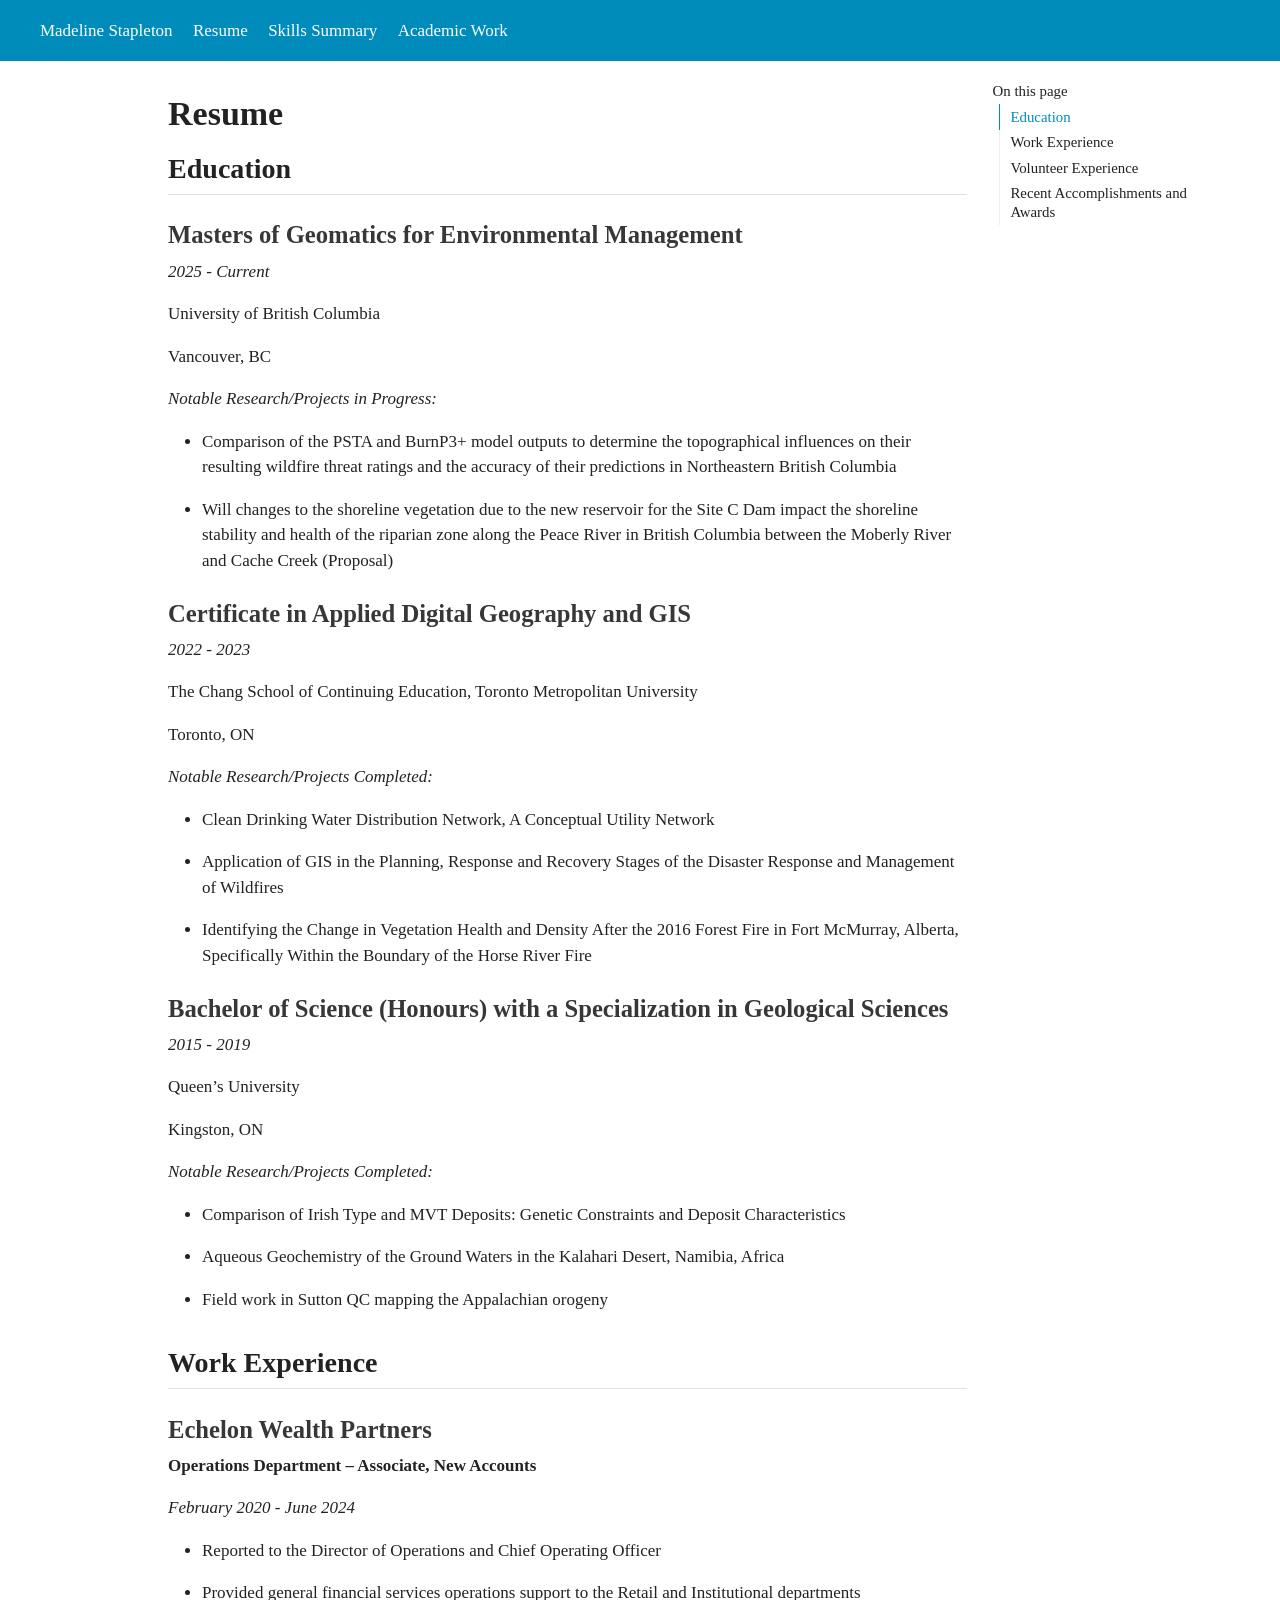
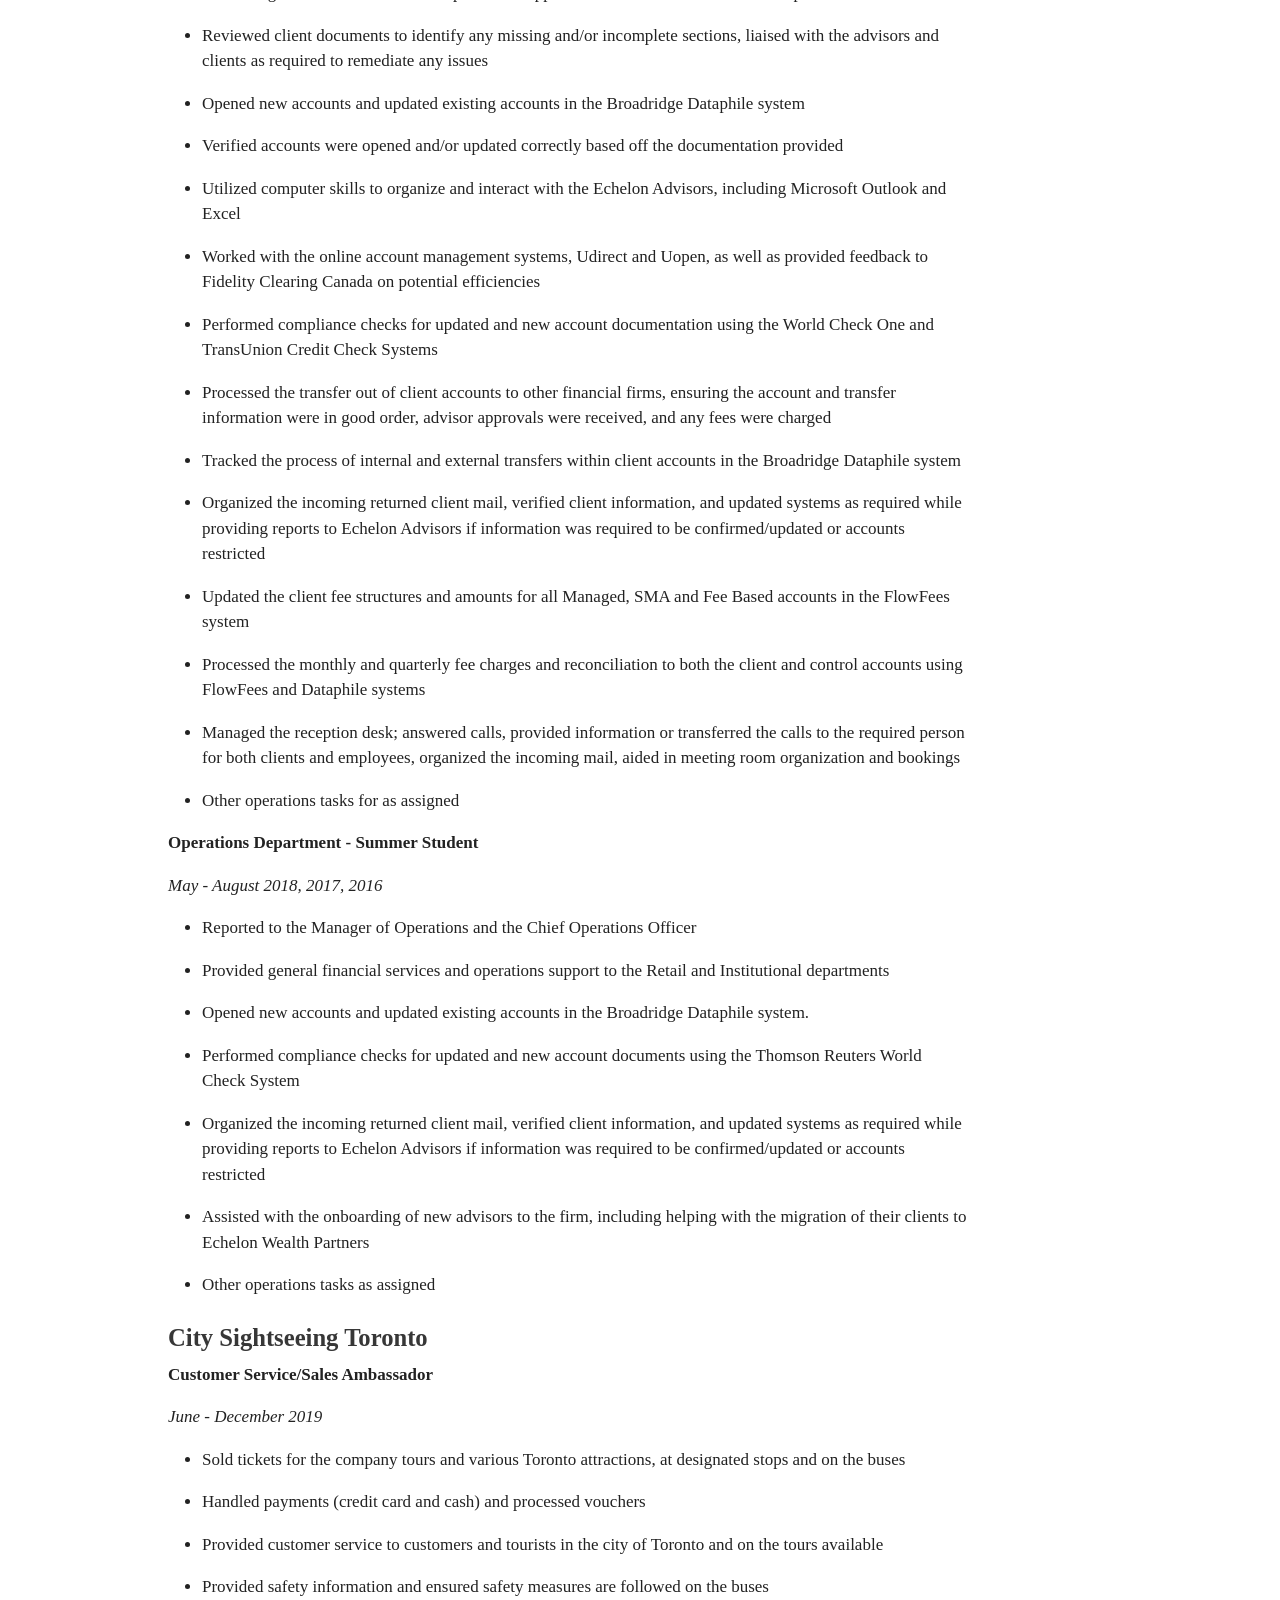
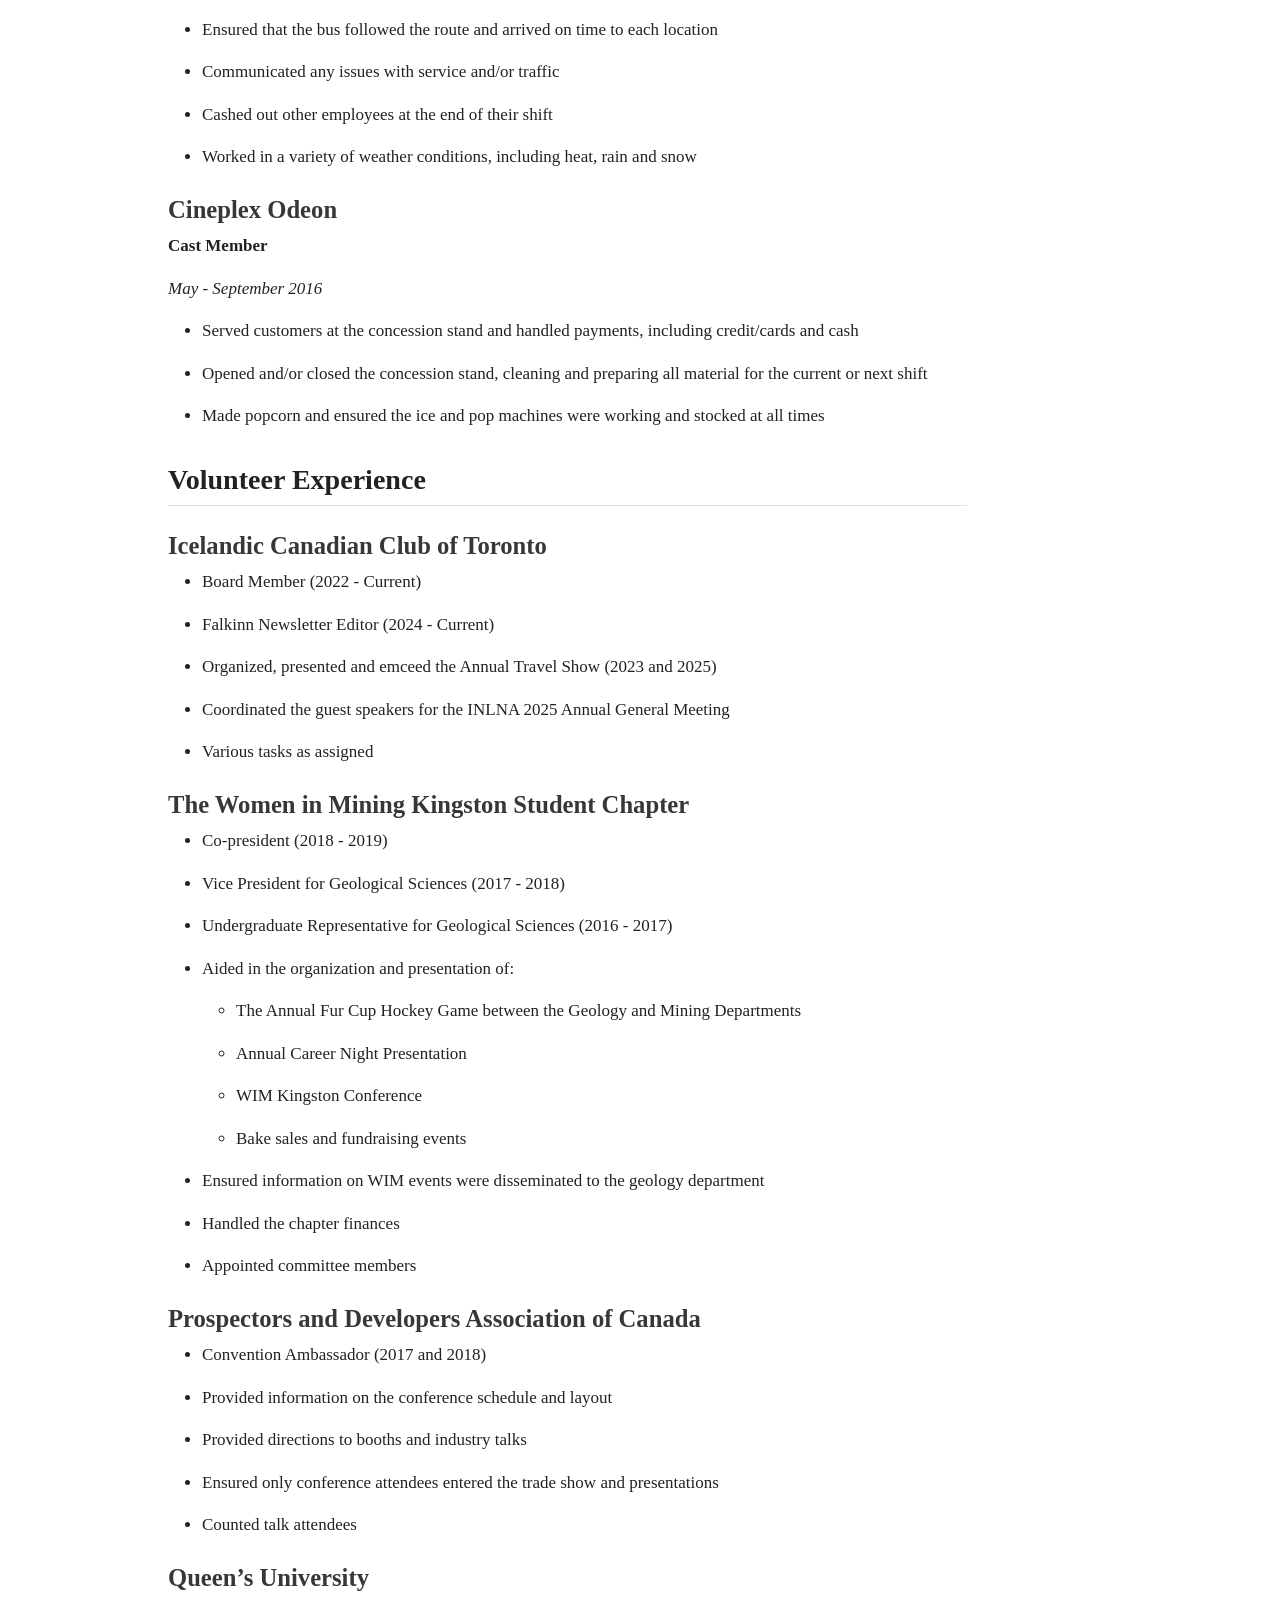
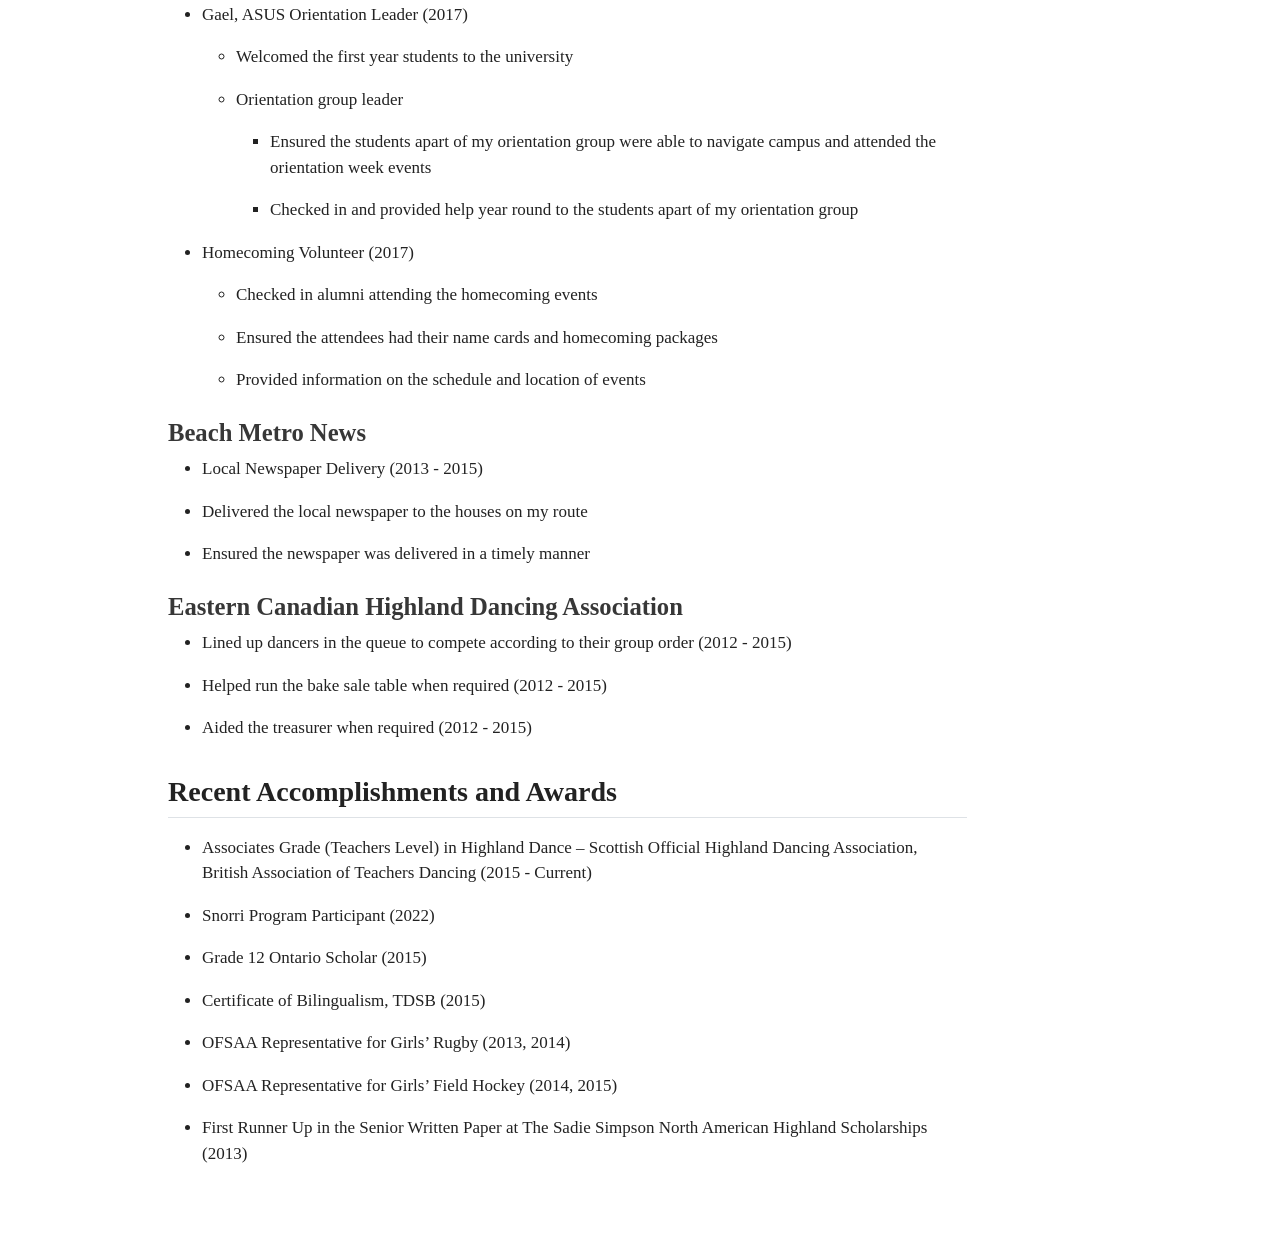
==== commit 6d99f86c: "update_feb13_6 header sizes" ====
--- a/resume.html
+++ b/resume.html
@@ -7,7 +7,7 @@
 <meta name="viewport" content="width=device-width, initial-scale=1.0, user-scalable=yes">
 
 
-<title>resume</title>
+<title>Resume</title>
 <style>
 code{white-space: pre-wrap;}
 span.smallcaps{font-variant: small-caps;}
@@ -143,15 +143,31 @@
 </nav>
     </div>
 <!-- main -->
-<main class="content" id="quarto-document-content"><header id="title-block-header" class="quarto-title-block"></header>
-
-
-
-
-<section id="education" class="level1">
-<h1>Education</h1>
-<section id="masters-of-geomatics-for-environmental-management" class="level2">
-<h2 class="anchored" data-anchor-id="masters-of-geomatics-for-environmental-management"><strong>Masters of Geomatics for Environmental Management</strong></h2>
+<main class="content" id="quarto-document-content">
+
+<header id="title-block-header" class="quarto-title-block default">
+<div class="quarto-title">
+<h1 class="title">Resume</h1>
+</div>
+
+
+
+<div class="quarto-title-meta">
+
+    
+  
+    
+  </div>
+  
+
+
+</header>
+
+
+<section id="education" class="level2">
+<h2 class="anchored" data-anchor-id="education">Education</h2>
+<section id="masters-of-geomatics-for-environmental-management" class="level3">
+<h3 class="anchored" data-anchor-id="masters-of-geomatics-for-environmental-management"><strong>Masters of Geomatics for Environmental Management</strong></h3>
 <p><em>2025 - Current</em></p>
 <p>University of British Columbia</p>
 <p>Vancouver, BC</p>
@@ -161,8 +177,8 @@
 <li><p>Will changes to the shoreline vegetation due to the new reservoir for the Site C Dam impact the shoreline stability and health of the riparian zone along the Peace River in British Columbia between the Moberly River and Cache Creek (Proposal)</p></li>
 </ul>
 </section>
-<section id="certificate-in-applied-digital-geography-and-gis" class="level2">
-<h2 class="anchored" data-anchor-id="certificate-in-applied-digital-geography-and-gis"><strong>Certificate in Applied Digital Geography and GIS</strong></h2>
+<section id="certificate-in-applied-digital-geography-and-gis" class="level3">
+<h3 class="anchored" data-anchor-id="certificate-in-applied-digital-geography-and-gis"><strong>Certificate in Applied Digital Geography and GIS</strong></h3>
 <p><em>2022 - 2023</em></p>
 <p>The Chang School of Continuing Education, Toronto Metropolitan University</p>
 <p>Toronto, ON</p>
@@ -173,8 +189,8 @@
 <li><p>Identifying the Change in Vegetation Health and Density After the 2016 Forest Fire in Fort McMurray, Alberta, Specifically Within the Boundary of the Horse River Fire</p></li>
 </ul>
 </section>
-<section id="bachelor-of-science-honours-with-a-specialization-in-geological-sciences" class="level2">
-<h2 class="anchored" data-anchor-id="bachelor-of-science-honours-with-a-specialization-in-geological-sciences"><strong>Bachelor of Science (Honours) with a Specialization in Geological Sciences</strong></h2>
+<section id="bachelor-of-science-honours-with-a-specialization-in-geological-sciences" class="level3">
+<h3 class="anchored" data-anchor-id="bachelor-of-science-honours-with-a-specialization-in-geological-sciences"><strong>Bachelor of Science (Honours) with a Specialization in Geological Sciences</strong></h3>
 <p><em>2015 - 2019</em></p>
 <p>Queen’s University</p>
 <p>Kingston, ON</p>
@@ -186,10 +202,10 @@
 </ul>
 </section>
 </section>
-<section id="work-experience" class="level1">
-<h1>Work Experience</h1>
-<section id="echelon-wealth-partners" class="level2">
-<h2 class="anchored" data-anchor-id="echelon-wealth-partners">Echelon Wealth Partners</h2>
+<section id="work-experience" class="level2">
+<h2 class="anchored" data-anchor-id="work-experience">Work Experience</h2>
+<section id="echelon-wealth-partners" class="level3">
+<h3 class="anchored" data-anchor-id="echelon-wealth-partners">Echelon Wealth Partners</h3>
 <p><strong>Operations Department – Associate, New Accounts</strong></p>
 <p><em>February 2020 - June 2024</em></p>
 <ul>
@@ -221,8 +237,8 @@
 <li><p>Other operations tasks as assigned</p></li>
 </ul>
 </section>
-<section id="city-sightseeing-toronto" class="level2">
-<h2 class="anchored" data-anchor-id="city-sightseeing-toronto"><strong>City Sightseeing Toronto</strong></h2>
+<section id="city-sightseeing-toronto" class="level3">
+<h3 class="anchored" data-anchor-id="city-sightseeing-toronto"><strong>City Sightseeing Toronto</strong></h3>
 <p><strong>Customer Service/Sales Ambassador</strong></p>
 <p><em>June - December 2019</em></p>
 <ul>
@@ -236,8 +252,8 @@
 <li><p>Worked in a variety of weather conditions, including heat, rain and snow</p></li>
 </ul>
 </section>
-<section id="cineplex-odeon" class="level2">
-<h2 class="anchored" data-anchor-id="cineplex-odeon"><strong>Cineplex Odeon</strong></h2>
+<section id="cineplex-odeon" class="level3">
+<h3 class="anchored" data-anchor-id="cineplex-odeon"><strong>Cineplex Odeon</strong></h3>
 <p><strong>Cast Member</strong></p>
 <p><em>May - September 2016</em></p>
 <ul>
@@ -247,10 +263,10 @@
 </ul>
 </section>
 </section>
-<section id="volunteer-experience" class="level1">
-<h1>Volunteer Experience</h1>
-<section id="icelandic-canadian-club-of-toronto" class="level2">
-<h2 class="anchored" data-anchor-id="icelandic-canadian-club-of-toronto"><strong>Icelandic Canadian Club of Toronto</strong></h2>
+<section id="volunteer-experience" class="level2">
+<h2 class="anchored" data-anchor-id="volunteer-experience">Volunteer Experience</h2>
+<section id="icelandic-canadian-club-of-toronto" class="level3">
+<h3 class="anchored" data-anchor-id="icelandic-canadian-club-of-toronto"><strong>Icelandic Canadian Club of Toronto</strong></h3>
 <ul>
 <li><p>Board Member (2022 - Current)</p></li>
 <li><p>Falkinn Newsletter Editor (2024 - Current)</p></li>
@@ -259,8 +275,8 @@
 <li><p>Various tasks as assigned</p></li>
 </ul>
 </section>
-<section id="the-women-in-mining-kingston-student-chapter" class="level2">
-<h2 class="anchored" data-anchor-id="the-women-in-mining-kingston-student-chapter"><strong>The Women in Mining Kingston Student Chapter</strong></h2>
+<section id="the-women-in-mining-kingston-student-chapter" class="level3">
+<h3 class="anchored" data-anchor-id="the-women-in-mining-kingston-student-chapter"><strong>The Women in Mining Kingston Student Chapter</strong></h3>
 <ul>
 <li><p>Co-president (2018 - 2019)</p></li>
 <li><p>Vice President for Geological Sciences (2017 - 2018)</p></li>
@@ -277,8 +293,8 @@
 <li><p>Appointed committee members</p></li>
 </ul>
 </section>
-<section id="prospectors-and-developers-association-of-canada" class="level2">
-<h2 class="anchored" data-anchor-id="prospectors-and-developers-association-of-canada"><strong>Prospectors and Developers Association of Canada</strong></h2>
+<section id="prospectors-and-developers-association-of-canada" class="level3">
+<h3 class="anchored" data-anchor-id="prospectors-and-developers-association-of-canada"><strong>Prospectors and Developers Association of Canada</strong></h3>
 <ul>
 <li><p>Convention Ambassador (2017 and 2018)</p></li>
 <li><p>Provided information on the conference schedule and layout</p></li>
@@ -287,13 +303,13 @@
 <li><p>Counted talk attendees</p></li>
 </ul>
 </section>
-<section id="queens-university" class="level2">
-<h2 class="anchored" data-anchor-id="queens-university"><strong>Queen’s University</strong></h2>
+<section id="queens-university" class="level3">
+<h3 class="anchored" data-anchor-id="queens-university"><strong>Queen’s University</strong></h3>
 <ul>
 <li><p>Gael, ASUS Orientation Leader (2017)</p>
 <ul>
 <li><p>Welcomed the first year students to the university</p></li>
-<li><p>Lead an orientation group</p>
+<li><p>Orientation group leader</p>
 <ul>
 <li><p>Ensured the students apart of my orientation group were able to navigate campus and attended the orientation week events</p></li>
 <li><p>Checked in and provided help year round to the students apart of my orientation group</p></li>
@@ -307,16 +323,16 @@
 </ul></li>
 </ul>
 </section>
-<section id="beach-metro-news" class="level2">
-<h2 class="anchored" data-anchor-id="beach-metro-news"><strong>Beach Metro News</strong></h2>
+<section id="beach-metro-news" class="level3">
+<h3 class="anchored" data-anchor-id="beach-metro-news"><strong>Beach Metro News</strong></h3>
 <ul>
 <li><p>Local Newspaper Delivery (2013 - 2015)</p></li>
 <li><p>Delivered the local newspaper to the houses on my route</p></li>
 <li><p>Ensured the newspaper was delivered in a timely manner</p></li>
 </ul>
 </section>
-<section id="eastern-canadian-highland-dancing-association" class="level2">
-<h2 class="anchored" data-anchor-id="eastern-canadian-highland-dancing-association"><strong>Eastern Canadian Highland Dancing Association</strong></h2>
+<section id="eastern-canadian-highland-dancing-association" class="level3">
+<h3 class="anchored" data-anchor-id="eastern-canadian-highland-dancing-association"><strong>Eastern Canadian Highland Dancing Association</strong></h3>
 <ul>
 <li><p>Lined up dancers in the queue to compete according to their group order (2012 - 2015)</p></li>
 <li><p>Helped run the bake sale table when required (2012 - 2015)</p></li>
@@ -324,8 +340,8 @@
 </ul>
 </section>
 </section>
-<section id="recent-accomplishments-and-awards" class="level1">
-<h1>Recent Accomplishments and Awards</h1>
+<section id="recent-accomplishments-and-awards" class="level2">
+<h2 class="anchored" data-anchor-id="recent-accomplishments-and-awards">Recent Accomplishments and Awards</h2>
 <ul>
 <li><p>Associates Grade (Teachers Level) in Highland Dance – Scottish Official Highland Dancing Association, British Association of Teachers Dancing (2015 - Current)</p></li>
 <li><p>Snorri Program Participant (2022)</p></li>
